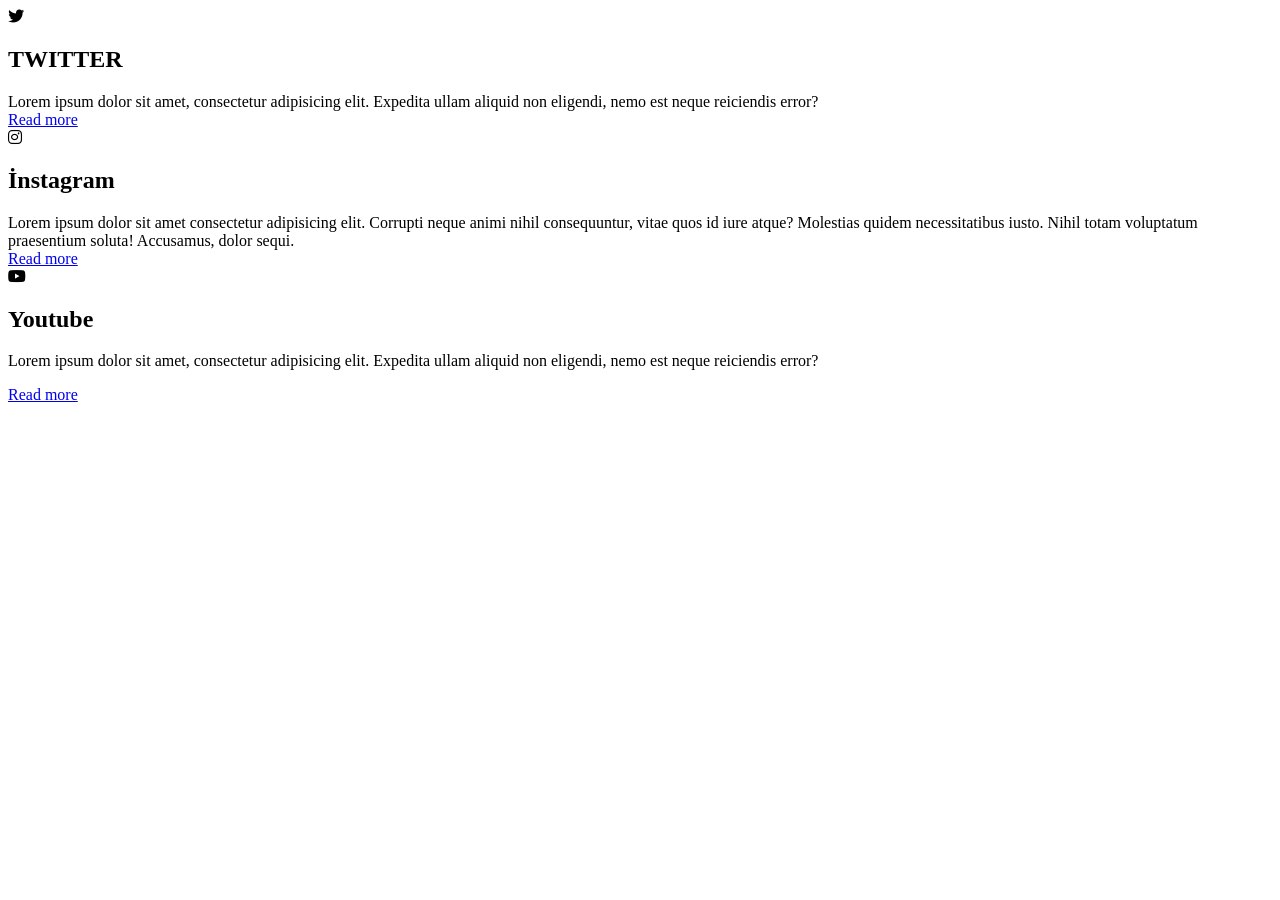
==== index.html @ 655885de "Add HTML structure" ====
<!DOCTYPE html>
<html lang="en">
<head>
    <meta charset="UTF-8">
    <meta name="viewport" content="width=device-width, initial-scale=1.0">
    <title>Document</title>
    <link rel="stylesheet" href="https://cdnjs.cloudflare.com/ajax/libs/font-awesome/6.5.1/css/all.min.css">
</head>
<body>
    <section id="contend">
        <div class="card">
            <div class="header-photo">
                <i class="fa-brands fa-twitter"></i>
            </div>
            <div class="header-text">
                <h2>TWITTER</h2>
            </div>
            <div class="text">Lorem ipsum dolor sit amet, consectetur adipisicing elit. Expedita ullam aliquid non eligendi, nemo est neque reiciendis error?</div>
        </div>
        <div class="footer">
            <a href="#">Read more</a>
        </div>


        <div class="Card-Active">
            <div class="header-photo">
                <i class="fa-brands fa-instagram"></i>
            </div>
            <div class="header-text">
                <h2>İnstagram</h2>

            </div>
            <div class="text">
                Lorem ipsum dolor sit amet consectetur adipisicing elit. Corrupti neque animi nihil consequuntur, vitae quos id iure atque? Molestias quidem necessitatibus iusto. Nihil totam voluptatum praesentium soluta! Accusamus, dolor sequi.
            </div>
            <div class="footer">
                <a href="#">Read more</a>
            </div>
        </div>

        <div class="card">
            <div class="header-photo">
                <i class="fa-brands fa-youtube"></i>
            </div>
            <div class="header-text">
                <h2>Youtube</h2>
            </div>
            <div class="text">
                <p>Lorem ipsum dolor sit amet, consectetur adipisicing elit. Expedita ullam aliquid non eligendi, nemo est neque reiciendis error?</p>
            </div>
            <div class="footer">
                <a href="#">Read more</a>
            </div>
        </div>

    </section>
    
</body>
</html>
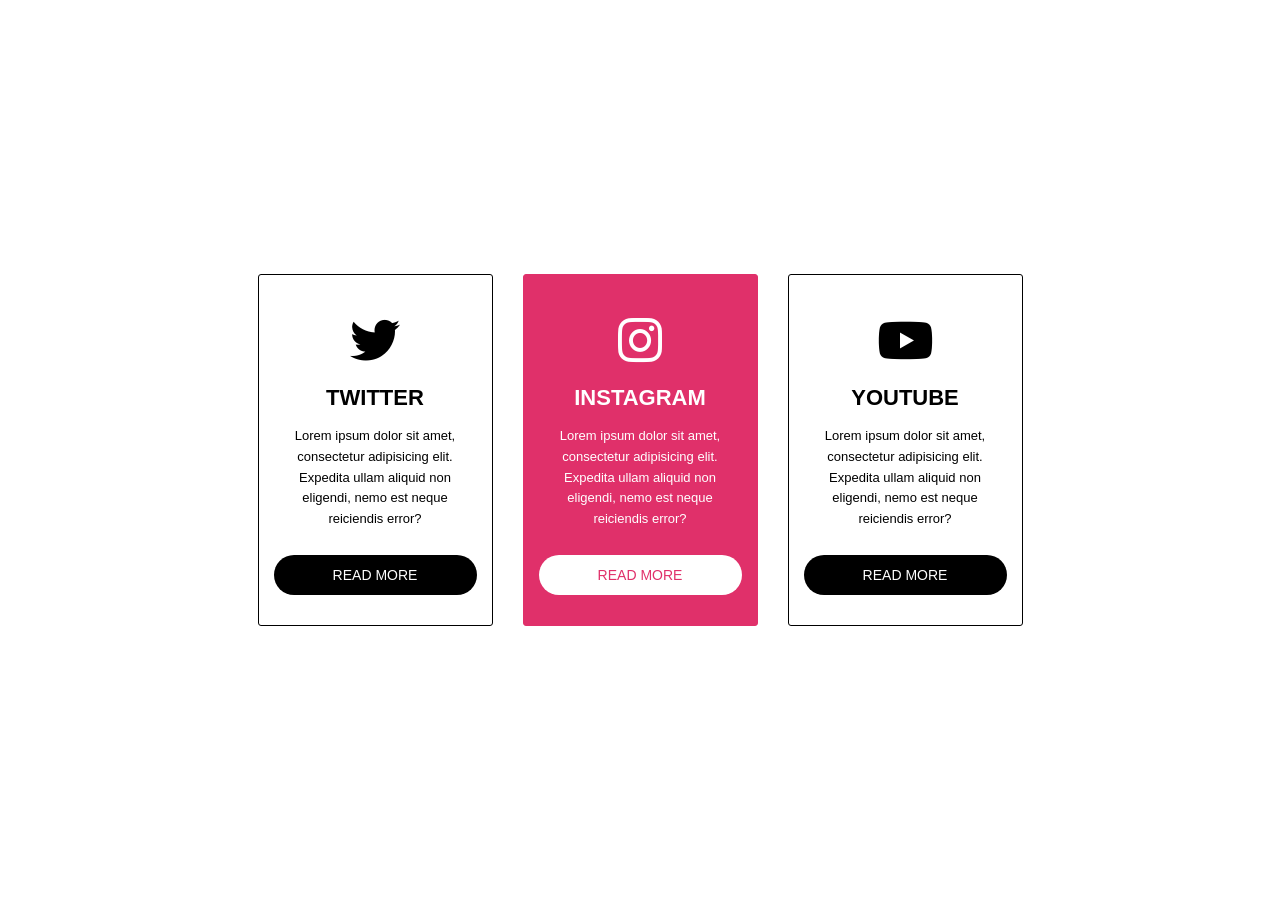
==== commit 94a9e744: "Add CSS styles and fix HTML" ====
--- a/index.html
+++ b/index.html
@@ -5,33 +5,35 @@
     <meta name="viewport" content="width=device-width, initial-scale=1.0">
     <title>Document</title>
     <link rel="stylesheet" href="https://cdnjs.cloudflare.com/ajax/libs/font-awesome/6.5.1/css/all.min.css">
+    <link rel="stylesheet" href="./style.css">
 </head>
 <body>
     <section id="contend">
+
         <div class="card">
             <div class="header-photo">
                 <i class="fa-brands fa-twitter"></i>
             </div>
             <div class="header-text">
-                <h2>TWITTER</h2>
+                <h2>Twitter</h2>
             </div>
-            <div class="text">Lorem ipsum dolor sit amet, consectetur adipisicing elit. Expedita ullam aliquid non eligendi, nemo est neque reiciendis error?</div>
-        </div>
-        <div class="footer">
-            <a href="#">Read more</a>
+            <div class="text">
+                <p>Lorem ipsum dolor sit amet, consectetur adipisicing elit. Expedita ullam aliquid non eligendi, nemo est neque reiciendis error?</p>
+            </div>
+            <div class="footer">
+                <a href="#">Read more</a>
+            </div>
         </div>
 
-
-        <div class="Card-Active">
+        <div class="card active">
             <div class="header-photo">
                 <i class="fa-brands fa-instagram"></i>
             </div>
             <div class="header-text">
-                <h2>İnstagram</h2>
-
+                <h2>Instagram</h2>
             </div>
             <div class="text">
-                Lorem ipsum dolor sit amet consectetur adipisicing elit. Corrupti neque animi nihil consequuntur, vitae quos id iure atque? Molestias quidem necessitatibus iusto. Nihil totam voluptatum praesentium soluta! Accusamus, dolor sequi.
+                <p>Lorem ipsum dolor sit amet, consectetur adipisicing elit. Expedita ullam aliquid non eligendi, nemo est neque reiciendis error?</p>
             </div>
             <div class="footer">
                 <a href="#">Read more</a>
@@ -54,6 +56,5 @@
         </div>
 
     </section>
-    
 </body>
 </html>
--- a/style.css
+++ b/style.css
@@ -0,0 +1,69 @@
+body {
+    margin: 0;
+    background-color: white;
+    font-family: arial;
+}
+
+#contend {
+    display: flex;
+    justify-content: center;
+    align-items: center;
+    gap: 30px;
+    min-height: 100vh;
+}
+
+.card {
+    width: 235px;
+    padding: 40px 15px 30px 15px;
+    border: 1px solid black;
+    border-radius: 3px;
+    text-align: center;
+    box-sizing: border-box;
+}
+
+.header-photo i {
+    font-size: 50px;
+    color: black;
+}
+
+.header-text h2 {
+    margin: 20px 0 15px 0;
+    font-size: 22px;
+    font-weight: bold;
+    text-transform: uppercase;
+    color: black;
+}
+
+.text p {
+    margin: 0 0 25px 0;
+    font-size: 13px;
+    line-height: 1.6;
+    color: black;
+}
+
+.footer a {
+    display: block;
+    padding: 12px 0;
+    background-color: black;
+    color: white;
+    font-size: 14px;
+    text-transform: uppercase;
+    text-decoration: none;
+    border-radius: 30px;
+}
+
+.card.active {
+    background-color: #e0306a;
+    border-color: #e0306a;
+}
+
+.card.active .header-photo i,
+.card.active .header-text h2,
+.card.active .text p {
+    color: white;
+}
+
+.card.active .footer a {
+    background-color: white;
+    color: #e0306a;
+}
